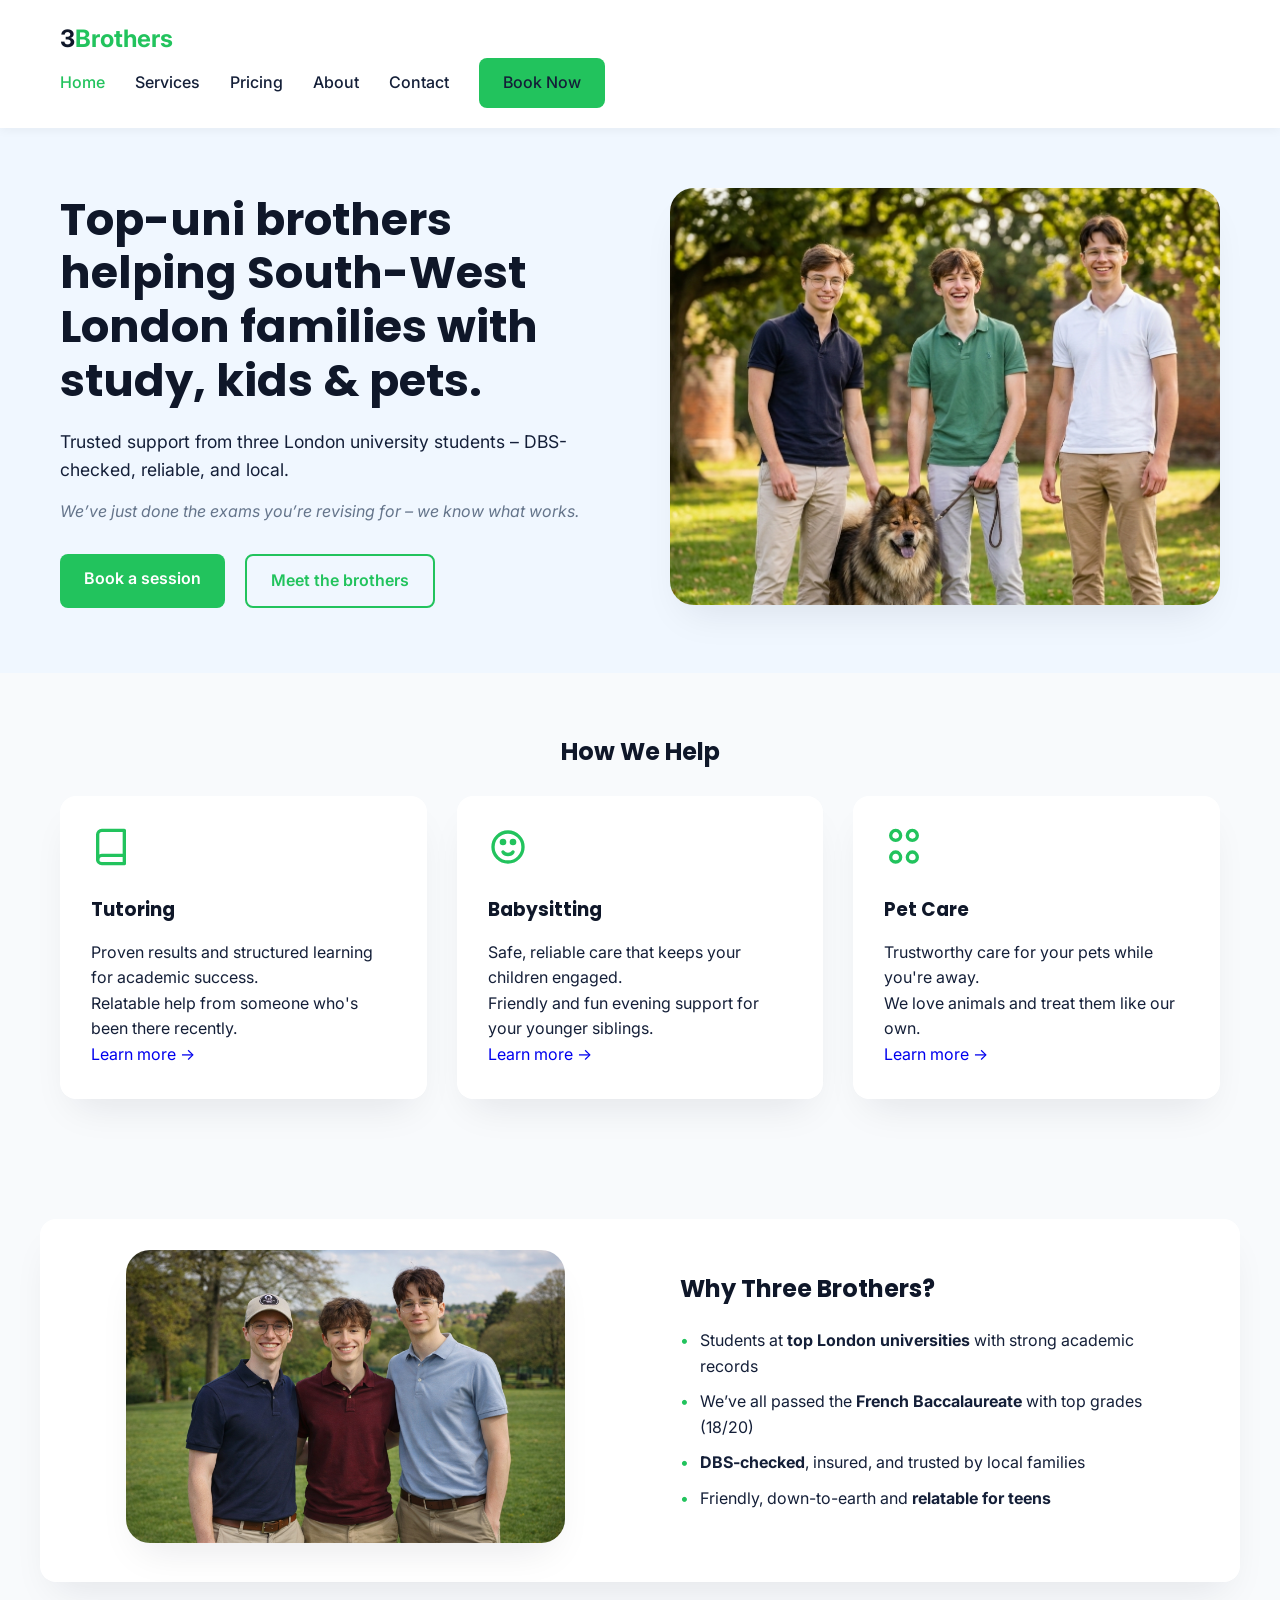
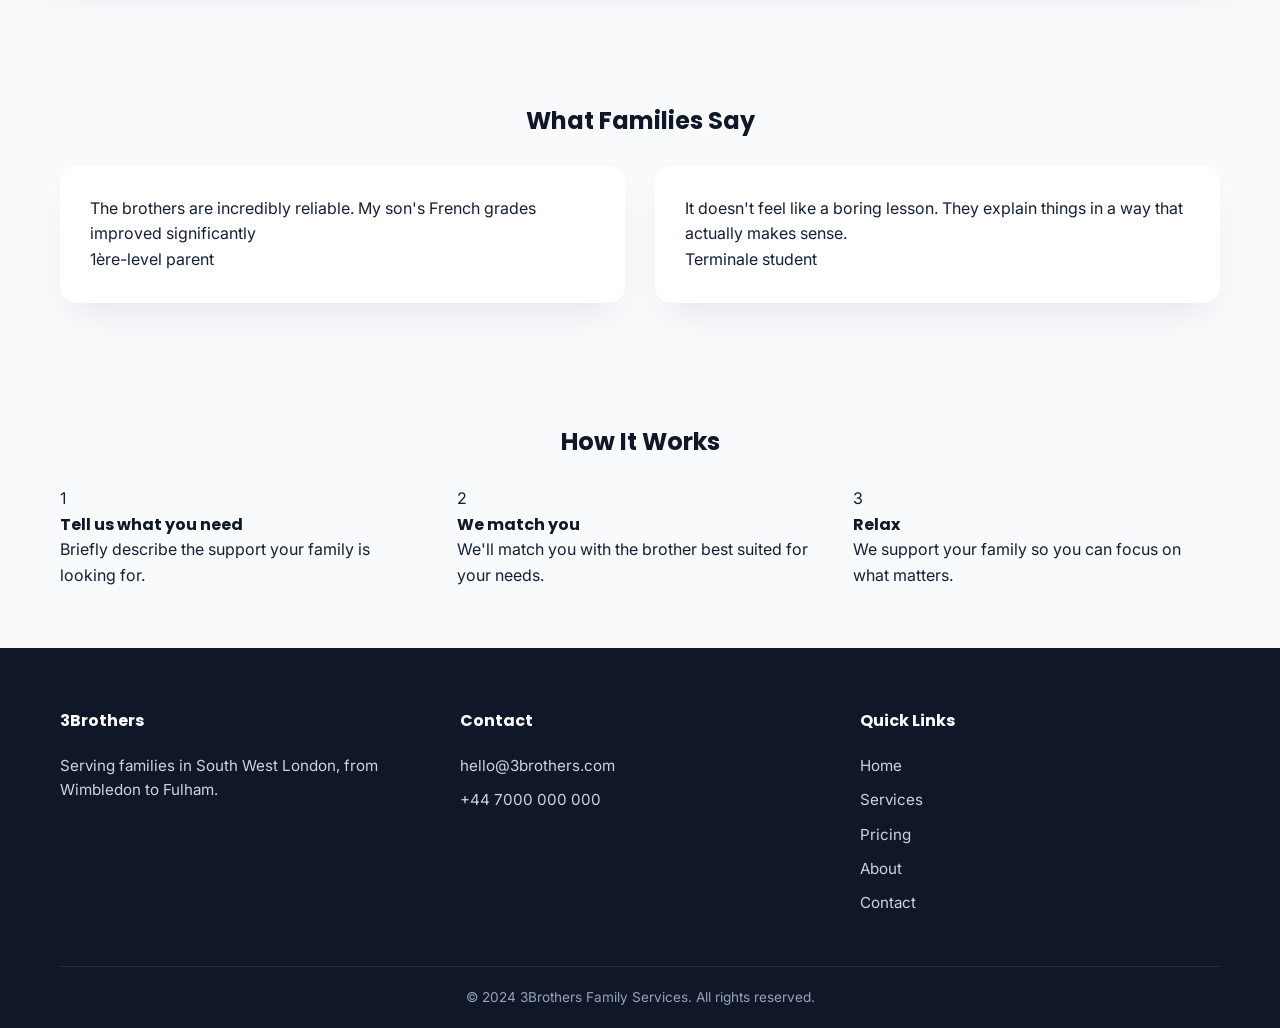
==== index.html @ f71bb47c "Add files via upload" ====
<!DOCTYPE html>
<html lang="en">

<head>
    <meta charset="UTF-8">
    <meta name="viewport" content="width=device-width, initial-scale=1.0">
    <title>3Brothers | Premier Family Services in SW London</title>
    <meta name="description"
        content="Trusted Math and French tutoring, babysitting, and pet care by three London university students. Reliable support for families in Wimbledon to Fulham.">
    <link rel="stylesheet" href="style.css">
</head>

<body>

    <header>
        <div class="container nav">
            <a href="index.html" class="logo">3<span>Brothers</span></a>
            <div class="nav-links">
                <a href="index.html" class="active-link">Home</a>
                <a href="services.html">Services</a>
                <a href="pricing.html">Pricing</a>
                <a href="about.html">About</a>
                <a href="contact.html">Contact</a>
                <a href="contact.html" class="btn btn-primary">Book Now</a>
            </div>
            <!-- Mobile Menu Toggle Placeholder -->
            <button class="menu-toggle" id="menu-toggle" aria-label="Toggle Menu">
                <span></span>
                <span></span>
                <span></span>
            </button>
        </div>
    </header>

    <main>
        <!-- Hero Section -->
        <section class="hero">
            <div class="container hero-grid">
                <div class="hero-text">
                    <h1>Top-uni brothers helping South-West London families with study, kids & pets.</h1>
                    <p class="parent-sub">Trusted support from three London university students – DBS-checked, reliable,
                        and local.</p>
                    <p class="student-sub">We’ve just done the exams you’re revising for – we know what works.</p>
                    <div class="hero-btns">
                        <a href="contact.html" class="btn btn-primary">Book a session</a>
                        <a href="about.html" class="btn btn-outline">Meet the brothers</a>
                    </div>
                </div>
                <div class="hero-image reveal-up reveal">
                    <img src="3Bros_01.png" alt="Elouan, Valérian and Timéo" class="premium-img">
                </div>
            </div>
        </section>

        <!-- Services Strip -->
        <section class="services-strip">
            <div class="container section-header">
                <h2>How We Help</h2>
            </div>
            <div class="container grid-3">
                <div class="card service-card glass-card reveal">
                    <div class="icon-svg">
                        <svg width="40" height="40" viewBox="0 0 24 24" fill="none" stroke="currentColor"
                            stroke-width="2" stroke-linecap="round" stroke-linejoin="round" class="mint-icon">
                            <path d="M4 19.5A2.5 2.5 0 0 1 6.5 17H20"></path>
                            <path d="M6.5 2H20v20H6.5A2.5 2.5 0 0 1 4 19.5v-15A2.5 2.5 0 0 1 6.5 2z"></path>
                        </svg>
                    </div>
                    <h3>Tutoring</h3>
                    <p class="text-parent">Proven results and structured learning for academic success.</p>
                    <p class="text-student">Relatable help from someone who's been there recently.</p>
                    <a href="services.html#tutoring" class="learn-more">Learn more →</a>
                </div>
                <div class="card service-card glass-card reveal">
                    <div class="icon-svg">
                        <svg width="40" height="40" viewBox="0 0 24 24" fill="none" stroke="currentColor"
                            stroke-width="2" stroke-linecap="round" stroke-linejoin="round" class="mint-icon">
                            <path d="M12 21a9 9 0 1 0 0-18 9 9 0 0 0 0 18z"></path>
                            <path d="M9 10a1 1 0 1 0 0-2 1 1 0 0 0 0 2z"></path>
                            <path d="M15 10a1 1 0 1 0 0-2 1 1 0 0 0 0 2z"></path>
                            <path d="M9 15c.66 1 2 1.5 3 1.5s2.34-.5 3-1.5"></path>
                        </svg>
                    </div>
                    <h3>Babysitting</h3>
                    <p class="text-parent">Safe, reliable care that keeps your children engaged.</p>
                    <p class="text-student">Friendly and fun evening support for your younger siblings.</p>
                    <a href="services.html#babysitting" class="learn-more">Learn more →</a>
                </div>
                <div class="card service-card glass-card reveal">
                    <div class="icon-svg">
                        <svg width="40" height="40" viewBox="0 0 24 24" fill="none" stroke="currentColor"
                            stroke-width="2" stroke-linecap="round" stroke-linejoin="round" class="mint-icon">
                            <path
                                d="M10 5.172C10 3.742 8.828 2 7 2c-1.828 0-3 1.742-3 3.172 0 1.43 1.172 2.828 3 2.828 1.828 0 3-1.398 3-2.828z">
                            </path>
                            <path
                                d="M20 5.172C20 3.742 18.828 2 17 2c-1.828 0-3 1.742-3 3.172 0 1.43 1.172 2.828 3 2.828 1.828 0 3-1.398 3-2.828z">
                            </path>
                            <path
                                d="M7 15c-1.828 0-3 1.742-3 3.172 0 1.43 1.172 2.828 3 2.828 1.828 0 3-1.398 3-2.828C10 16.742 8.828 15 7 15z">
                            </path>
                            <path
                                d="M17 15c-1.828 0-3 1.742-3 3.172 0 1.43 1.172 2.828 3 2.828 1.828 0 3-1.398 3-2.828C20 16.742 18.828 15 17 15z">
                            </path>
                        </svg>
                    </div>
                    <h3>Pet Care</h3>
                    <p class="text-parent">Trustworthy care for your pets while you're away.</p>
                    <p class="text-student">We love animals and treat them like our own.</p>
                    <a href="services.html#pet-care" class="learn-more">Learn more →</a>
                </div>
            </div>
        </section>

        <!-- Why Three Brothers -->
        <section class="why-us">
            <div class="container card glass-card reveal">
                <div class="service-content">
                    <div class="service-img reveal-up reveal" style="max-width: 80%; margin: 0 auto;">
                        <img src="3Bros_02.png" alt="The 3 Brothers" class="premium-img">
                    </div>
                    <div class="service-text">
                        <h2>Why Three Brothers?</h2>
                        <ul class="benefits-list">
                            <li>Students at <strong>top London universities</strong> with strong academic records</li>
                            <li>We’ve all passed the <strong>French Baccalaureate</strong> with top grades (18/20)</li>
                            <li><strong>DBS-checked</strong>, insured, and trusted by local families</li>
                            <li>Friendly, down-to-earth and <strong>relatable for teens</strong></li>
                        </ul>
                    </div>
                </div>
            </div>
        </section>

        <!-- testimonials -->
        <section class="testimonials">
            <div class="container section-header">
                <h2>What Families Say</h2>
            </div>
            <div class="container grid-2">
                <div class="card testimonial-card">
                    <p data-content="testimonial_1_quote">"The brothers are incredibly reliable. My son's French grades
                        improved significantly in just one
                        term."</p>
                    <span class="badge" data-content="testimonial_1_author">A-level parent</span>
                </div>
                <div class="card testimonial-card">
                    <p data-content="testimonial_2_quote">"It doesn't feel like a boring lesson. They explain things in
                        a way that actually makes sense."
                    </p>
                    <span class="badge" data-content="testimonial_2_author">Year 11 student</span>
                </div>
            </div>
        </section>

        <!-- How it works -->
        <section class="how-it-works">
            <div class="container section-header">
                <h2>How It Works</h2>
            </div>
            <div class="container grid-3">
                <div class="step">
                    <div class="step-num">1</div>
                    <h4>Tell us what you need</h4>
                    <p>Briefly describe the support your family is looking for.</p>
                </div>
                <div class="step">
                    <div class="step-num">2</div>
                    <h4>We match you</h4>
                    <p>We'll match you with the brother best suited for your needs.</p>
                </div>
                <div class="step">
                    <div class="step-num">3</div>
                    <h4>Relax</h4>
                    <p>We support your family so you can focus on what matters.</p>
                </div>
            </div>
        </section>
    </main>

    <footer>
        <div class="container">
            <div class="footer-content">
                <div class="footer-section">
                    <h4>3Brothers</h4>
                    <p>Serving families in South West London, from Wimbledon to Fulham.</p>
                </div>
                <div class="footer-section">
                    <h4>Contact</h4>
                    <a href="mailto:hello@3brothers.com">hello@3brothers.com</a>
                    <p>+44 7000 000 000</p>
                </div>
                <div class="footer-section">
                    <h4>Quick Links</h4>
                    <a href="index.html">Home</a>
                    <a href="services.html">Services</a>
                    <a href="pricing.html">Pricing</a>
                    <a href="about.html">About</a>
                    <a href="contact.html">Contact</a>
                </div>
            </div>
            <div class="footer-bottom">
                <p>&copy; 2024 3Brothers Family Services. All rights reserved.</p>
            </div>
        </div>
    </footer>

    <script src="content.js"></script>
    <script src="main.js"></script>
</body>

</html>
---- style.css ----
/* 
  3Brothers Family Services - Core Design System
  Oxford Blue + Mint Theme
*/

@import url('https://fonts.googleapis.com/css2?family=Inter:wght@400;500;600&family=Poppins:wght@600;700&display=swap');

:root {
    /* Colors - Using HSL for better control */
    --oxford-blue: hsl(222, 47%, 11%);
    --mint: hsl(142, 70%, 45%);
    --mint-hover: hsl(142, 72%, 35%);
    --accent-yellow: hsl(48, 96%, 53%);
    --bg-light: hsl(210, 40%, 98%);
    --text-dark: hsl(222, 47%, 15%);
    --text-muted: hsl(215, 16%, 47%);
    --white: hsl(0, 0%, 100%);
    --glass-bg: hsla(0, 0%, 100%, 0.7);
    --glass-border: hsla(0, 0%, 100%, 0.2);

    /* Spacing & Radii */
    --section-padding: 60px 20px;
    --container-max-width: 1200px;
    --radius-lg: 24px;
    --radius-md: 16px;
    --radius-sm: 8px;

    /* Shadows */
    --shadow-premium: 0 20px 40px -15px rgba(15, 23, 42, 0.1);
}

* {
    margin: 0;
    padding: 0;
    box-sizing: border-box;
}

body {
    font-family: 'Inter', sans-serif;
    background-color: var(--bg-light);
    color: var(--text-dark);
    line-height: 1.6;
    overflow-x: hidden;
}

h1,
h2,
h3,
h4 {
    font-family: 'Poppins', sans-serif;
    color: var(--oxford-blue);
    font-weight: 700;
}

a {
    text-decoration: none;
    transition: all 0.3s ease;
}

/* Layout */
.container {
    max-width: var(--container-max-width);
    margin: 0 auto;
    padding: 0 20px;
}

section {
    padding: var(--section-padding);
}

/* Navbar */
header {
    background-color: var(--white);
    padding: 20px 0;
    position: sticky;
    top: 0;
    z-index: 1000;
    box-shadow: 0 2px 10px rgba(0, 0, 0, 0.05);
}

nav {
    display: flex;
    justify-content: space-between;
    align-items: center;
}

.logo {
    font-size: 1.5rem;
    font-weight: 700;
    color: var(--oxford-blue);
}

.logo span {
    color: var(--mint);
}

.nav-links {
    display: flex;
    gap: 30px;
    align-items: center;
}

.nav-links a {
    color: var(--text-dark);
    font-weight: 500;
}

.nav-links a:hover,
.nav-links a.active-link {
    color: var(--mint);
}

.menu-toggle {
    display: none;
    flex-direction: column;
    justify-content: space-between;
    width: 30px;
    height: 21px;
    background: transparent;
    border: none;
    cursor: pointer;
    z-index: 1001;
}

.menu-toggle span {
    width: 100%;
    height: 3px;
    background-color: var(--oxford-blue);
    border-radius: 3px;
    transition: all 0.3s ease;
}

.menu-toggle.open span:nth-child(1) {
    transform: translateY(9px) rotate(45deg);
}

.menu-toggle.open span:nth-child(2) {
    opacity: 0;
}

.menu-toggle.open span:nth-child(3) {
    transform: translateY(-9px) rotate(-45deg);
}

/* Buttons */
.btn {
    display: inline-block;
    padding: 12px 24px;
    border-radius: 8px;
    font-weight: 600;
    cursor: pointer;
    transition: all 0.3s ease;
    border: none;
}

.btn-primary {
    background-color: var(--mint);
    color: var(--white);
}

.btn-primary:hover {
    background-color: var(--mint-hover);
    transform: translateY(-2px);
    box-shadow: 0 4px 12px rgba(34, 197, 94, 0.3);
}

.btn-outline {
    background-color: transparent;
    border: 2px solid var(--mint);
    color: var(--mint);
}

.btn-outline:hover {
    background-color: var(--mint);
    color: var(--white);
}

/* Glassmorphism */
.glass-card {
    background: var(--glass-bg);
    backdrop-filter: blur(12px);
    -webkit-backdrop-filter: blur(12px);
    border: 1px solid var(--glass-border);
    border-radius: var(--radius-lg);
    box-shadow: var(--shadow-premium);
}

/* Animations */
@keyframes fadeInUp {
    from {
        opacity: 0;
        transform: translateY(30px);
    }

    to {
        opacity: 1;
        transform: translateY(0);
    }
}

.reveal {
    opacity: 0;
    transition: all 0.8s cubic-bezier(0.4, 0, 0.2, 1);
}

.reveal.active {
    opacity: 1;
    transform: translateY(0);
}

.reveal-up {
    transform: translateY(50px);
}

/* Enhanced Cards */
.card {
    background: var(--white);
    padding: 30px;
    border-radius: var(--radius-md);
    box-shadow: var(--shadow-premium);
    transition: all 0.4s cubic-bezier(0.175, 0.885, 0.32, 1.275);
}

.card:hover {
    transform: translateY(-10px) scale(1.02);
    box-shadow: 0 30px 60px -15px rgba(15, 23, 42, 0.15);
}

/* Responsive */
@media (max-width: 768px) {
    .nav-links {
        display: none;
        /* Mobile menu logic in JS */
    }

    section {
        padding: 60px 20px;
    }

    h1 {
        font-size: 2rem;
    }
}

/* Footer */
footer {
    background-color: var(--oxford-blue);
    color: var(--white);
    padding: 60px 0 20px;
}

.footer-content {
    display: grid;
    grid-template-columns: repeat(auto-fit, minmax(200px, 1fr));
    gap: 40px;
    margin-bottom: 40px;
}

.footer-section h4 {
    color: var(--white);
    margin-bottom: 20px;
}

.footer-section p,
.footer-section a {
    color: #cbd5e1;
    font-size: 0.95rem;
    display: block;
    margin-bottom: 10px;
}

.footer-bottom {
    text-align: center;
    border-top: 1px solid rgba(255, 255, 255, 0.1);
    padding-top: 20px;
    font-size: 0.85rem;
    color: #94a3b8;
}

/* Additional styles for Hero and Specific Sections */

.hero {
    background-color: #f0f7ff;
    padding: 60px 20px;
}

.split-layout {
    display: grid;
    grid-template-columns: 1fr 1fr;
    gap: 60px;
    align-items: center;
}

.hero-grid {
    display: grid;
    grid-template-columns: 1fr 1fr;
    gap: 60px;
    align-items: center;
}

.hero-text h1 {
    font-size: 2.8rem;
    line-height: 1.2;
    margin-bottom: 20px;
}

.parent-sub {
    font-size: 1.1rem;
    color: var(--text-dark);
    margin-bottom: 15px;
}

.student-sub {
    font-size: 1rem;
    color: var(--text-muted);
    margin-bottom: 30px;
    font-style: italic;
}

.hero-btns {
    display: flex;
    gap: 20px;
}

.premium-img {
    width: 100%;
    height: auto;
    border-radius: var(--radius-lg);
    box-shadow: var(--shadow-premium);
    object-fit: cover;
}

.mint-icon {
    stroke: var(--mint);
}

.icon-svg {
    margin-bottom: 20px;
}

.placeholder-img {
    background-color: hsl(210, 20%, 94%);
    border-radius: var(--radius-lg);
    height: 400px;
    display: flex;
    align-items: center;
    justify-content: center;
    color: var(--text-muted);
    font-weight: 600;
    border: 2px dashed hsl(210, 10%, 85%);
}

/* Grids */
.section-header {
    text-align: center;
    margin-bottom: 25px;
}

.grid-3 {
    display: grid;
    grid-template-columns: repeat(3, 1fr);
    gap: 30px;
}

.grid-2 {
    display: grid;
    grid-template-columns: 1fr 1fr;
    gap: 30px;
}

.service-card h3 {
    margin: 20px 0 15px;
}

/* Services Detail Styles */
.service-content {
    display: grid;
    grid-template-columns: 1fr 1fr;
    gap: 40px;
    align-items: center;
}

.service-content.reverse {
    direction: rtl;
}

.service-text {
    direction: ltr;
}

.service-text ul {
    list-style: none;
    margin: 20px 0;
}

.service-text li {
    margin-bottom: 10px;
    padding-left: 20px;
    position: relative;
}

.service-text li::before {
    content: "•";
    position: absolute;
    left: 0;
    color: var(--mint);
}

.audience-notes {
    margin-top: 30px;
    padding-top: 20px;
    border-top: 1px solid #e2e8f0;
}

.cta-strip {
    background-color: var(--mint);
    color: var(--white);
    text-align: center;
}

.cta-card {
    padding: 60px 0;
}

.cta-card h2 {
    color: var(--white);
    margin-bottom: 30px;
}

.cta-btns {
    display: flex;
    justify-content: center;
    gap: 20px;
}

.cta-btns .btn-outline {
    border-color: var(--white);
    color: var(--white);
}

.cta-btns .btn-outline:hover {
    background-color: var(--white);
    color: var(--mint);
}

/* Pricing Styles */
.pricing-card {
    text-align: center;
    padding: 25px;
}

.pricing-card.glass-card {
    border: 1px solid var(--glass-border);
}

.pricing-icon {
    font-size: 3rem;
    margin-bottom: 20px;
}

.price {
    font-size: 1.2rem;
    margin: 20px 0;
    color: var(--text-muted);
}

.price span {
    font-size: 2.5rem;
    font-weight: 700;
    color: var(--oxford-blue);
}

.pricing-features {
    list-style: none;
    margin-bottom: 30px;
}

.pricing-features li {
    margin-bottom: 10px;
    color: var(--text-muted);
}

/* About Page Styles */
.large-about-img {
    height: 500px;
    margin-top: 20px;
}

.service-text {
    padding: 20px;
}

.profile-img-container {
    width: 150px;
    height: 150px;
    margin: 0 auto 20px;
    border-radius: 50%;
    overflow: hidden;
    border: 3px solid var(--mint);
    box-shadow: var(--shadow-premium);
}

.profile-img {
    width: 100%;
    height: 100%;
    object-fit: cover;
}

.profile-card .uni {
    color: var(--mint);
    font-weight: 600;
}

.strengths {
    display: flex;
    flex-wrap: wrap;
    justify-content: center;
    gap: 10px;
    margin: 15px 0;
}

.strengths span {
    background-color: var(--bg-light);
    padding: 4px 12px;
    border-radius: 20px;
    font-size: 0.8rem;
}

/* Contact Page Styles */
.contact-grid {
    display: grid;
    grid-template-columns: 1fr 1.2fr;
    gap: 80px;
    align-items: start;
}

.contact-form-container {
    padding: 40px;
}

.form-group {
    margin-bottom: 20px;
}

.form-group label {
    display: block;
    margin-bottom: 8px;
    font-weight: 500;
}

.form-group input,
.form-group select,
.form-group textarea {
    width: 100%;
    padding: 12px;
    border: 1px solid #e2e8f0;
    border-radius: 8px;
}

/* Mobile Adjustments */
@media (max-width: 992px) {
    .nav-links {
        display: none;
        position: absolute;
        top: 80px;
        left: 0;
        width: 100%;
        background-color: var(--white);
        flex-direction: column;
        padding: 20px;
        box-shadow: 0 5px 10px rgba(0, 0, 0, 0.1);
    }

    .nav-links.active {
        display: flex;
    }

    .nav {
        display: flex;
        justify-content: space-between;
        align-items: center;
        width: 100%;
    }

    .menu-toggle {
        display: flex;
    }

    .hero-grid,
    .grid-3,
    .grid-2,
    .split-layout,
    .service-content,
    .contact-grid {
        grid-template-columns: 1fr;
    }

    .hero-text {
        text-align: center;
    }

    .hero-btns,
    .cta-btns {
        justify-content: center;
    }

    .menu-toggle {
        display: flex;
    }

    .pricing-card.featured {
        transform: scale(1);
    }
}
.pricing-note {
    margin-top: 60px;
    padding-top: 20px;
}
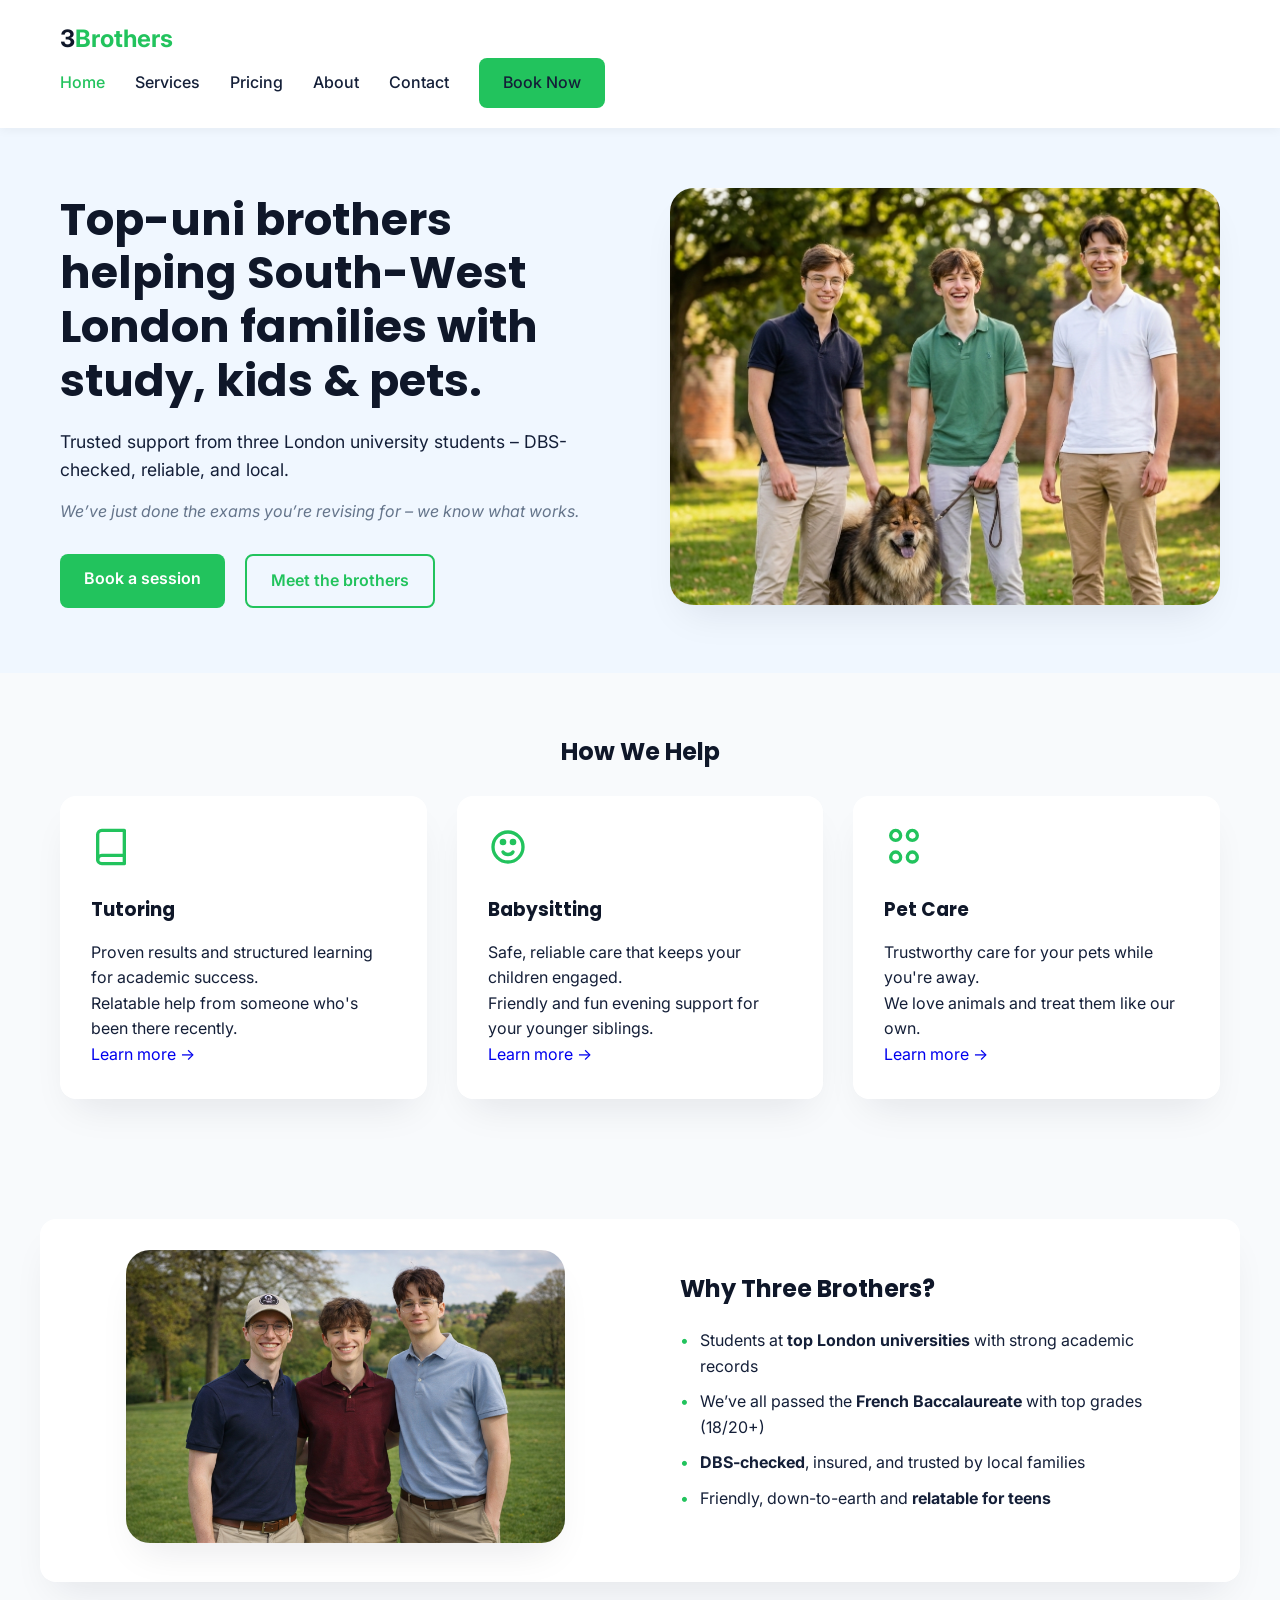
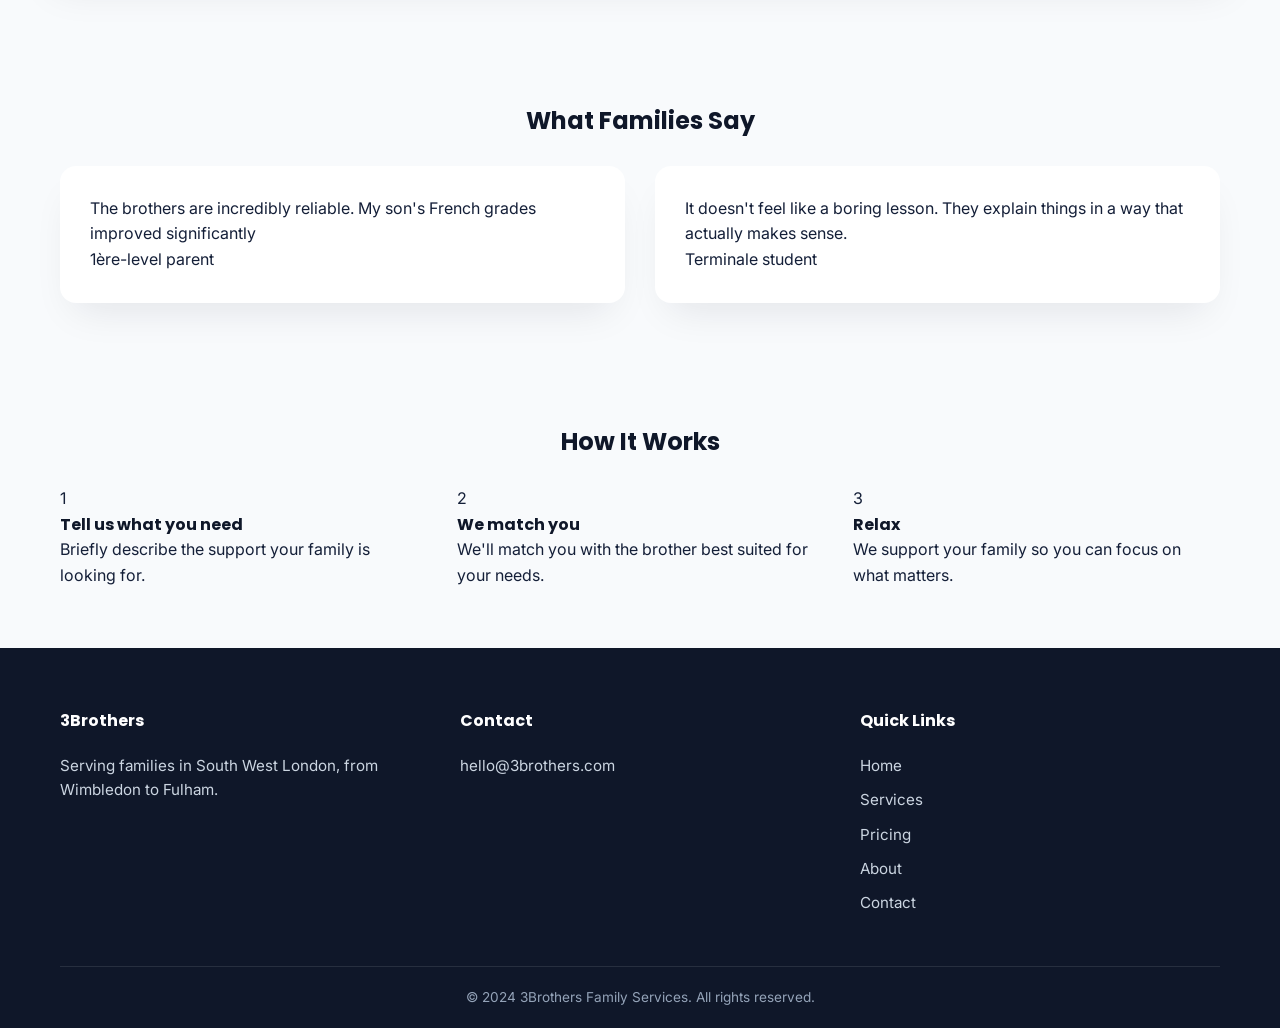
==== commit 3cc46f3c: "Add files via upload" ====
--- a/index.html
+++ b/index.html
@@ -123,7 +123,7 @@
                         <h2>Why Three Brothers?</h2>
                         <ul class="benefits-list">
                             <li>Students at <strong>top London universities</strong> with strong academic records</li>
-                            <li>We’ve all passed the <strong>French Baccalaureate</strong> with top grades (18/20)</li>
+                            <li>We’ve all passed the <strong>French Baccalaureate</strong> with top grades (18/20+)</li>
                             <li><strong>DBS-checked</strong>, insured, and trusted by local families</li>
                             <li>Friendly, down-to-earth and <strong>relatable for teens</strong></li>
                         </ul>
@@ -188,7 +188,6 @@
                 <div class="footer-section">
                     <h4>Contact</h4>
                     <a href="mailto:hello@3brothers.com">hello@3brothers.com</a>
-                    <p>+44 7000 000 000</p>
                 </div>
                 <div class="footer-section">
                     <h4>Quick Links</h4>
--- a/style.css
+++ b/style.css
@@ -513,9 +513,9 @@
 
 .strengths {
     display: flex;
-    flex-wrap: wrap;
-    justify-content: center;
-    gap: 10px;
+    flex-direction: column;
+    align-items: center;
+    gap: 8px;
     margin: 15px 0;
 }
 
@@ -612,7 +612,8 @@
         transform: scale(1);
     }
 }
+
 .pricing-note {
     margin-top: 60px;
     padding-top: 20px;
-}
+}
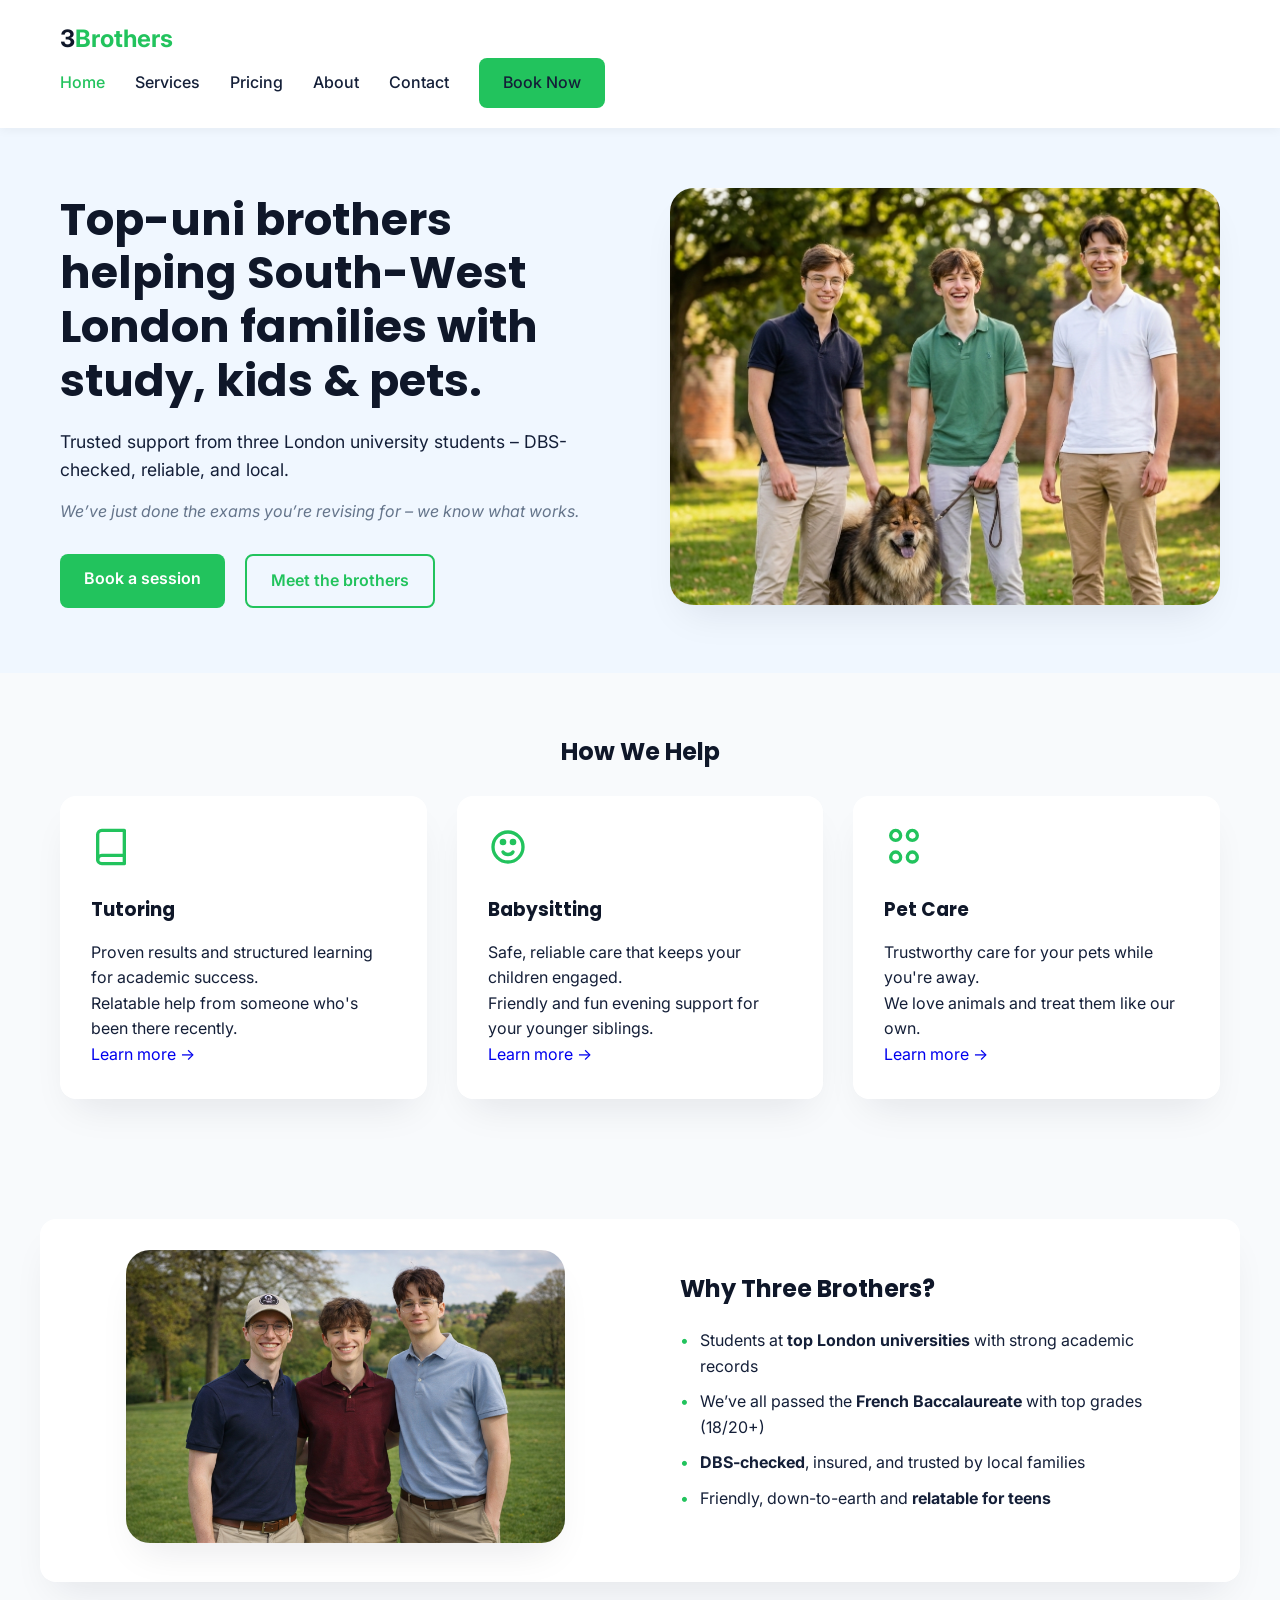
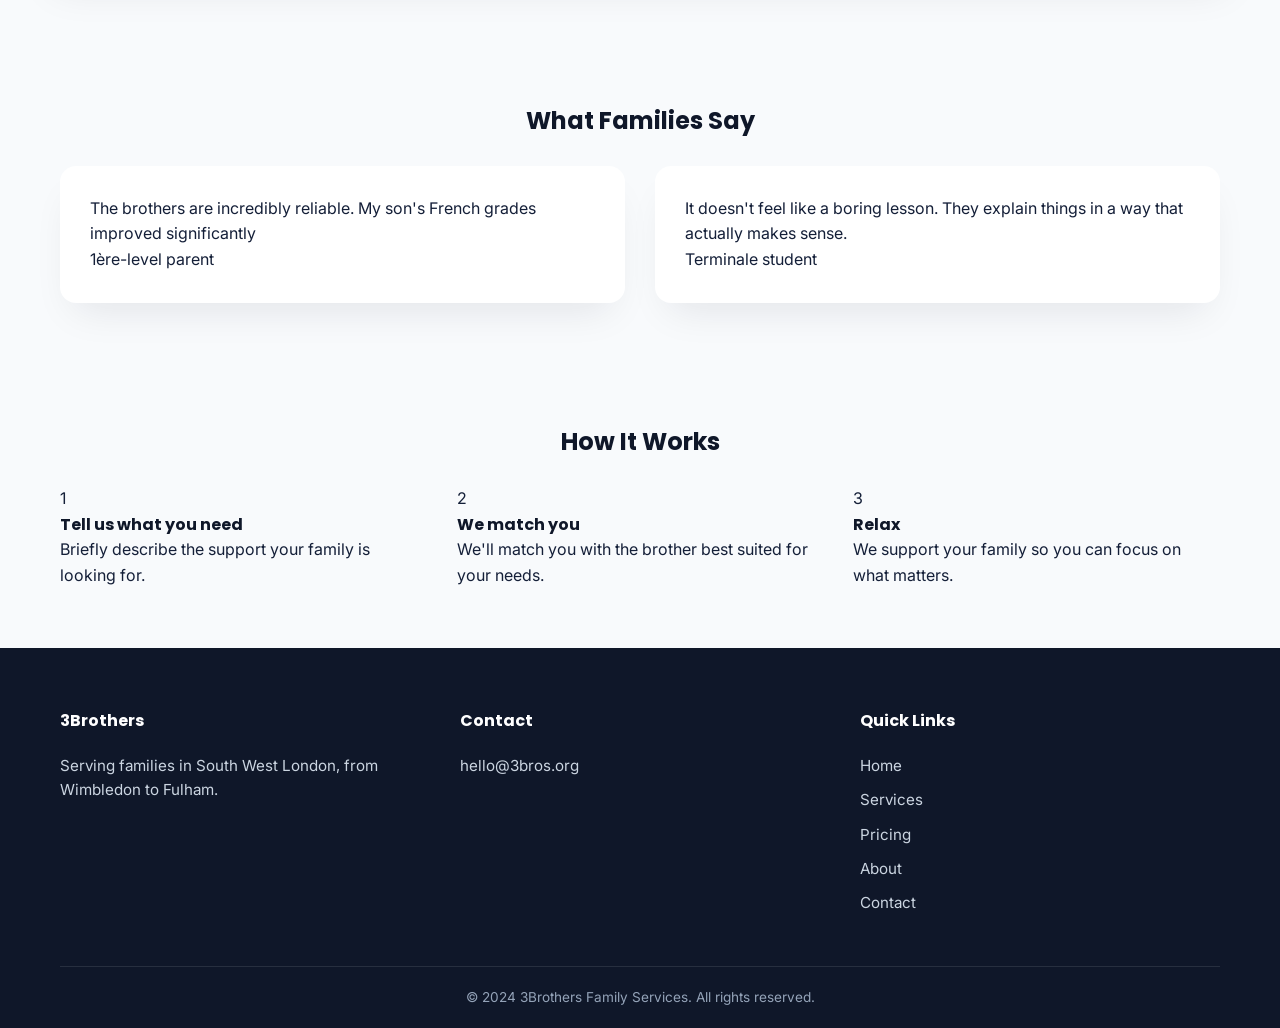
==== commit f488213f: "Add files via upload" ====
--- a/index.html
+++ b/index.html
@@ -187,7 +187,7 @@
                 </div>
                 <div class="footer-section">
                     <h4>Contact</h4>
-                    <a href="mailto:hello@3brothers.com">hello@3brothers.com</a>
+                    <a href="mailto:hello@3bros.org">hello@3bros.org</a>
                 </div>
                 <div class="footer-section">
                     <h4>Quick Links</h4>
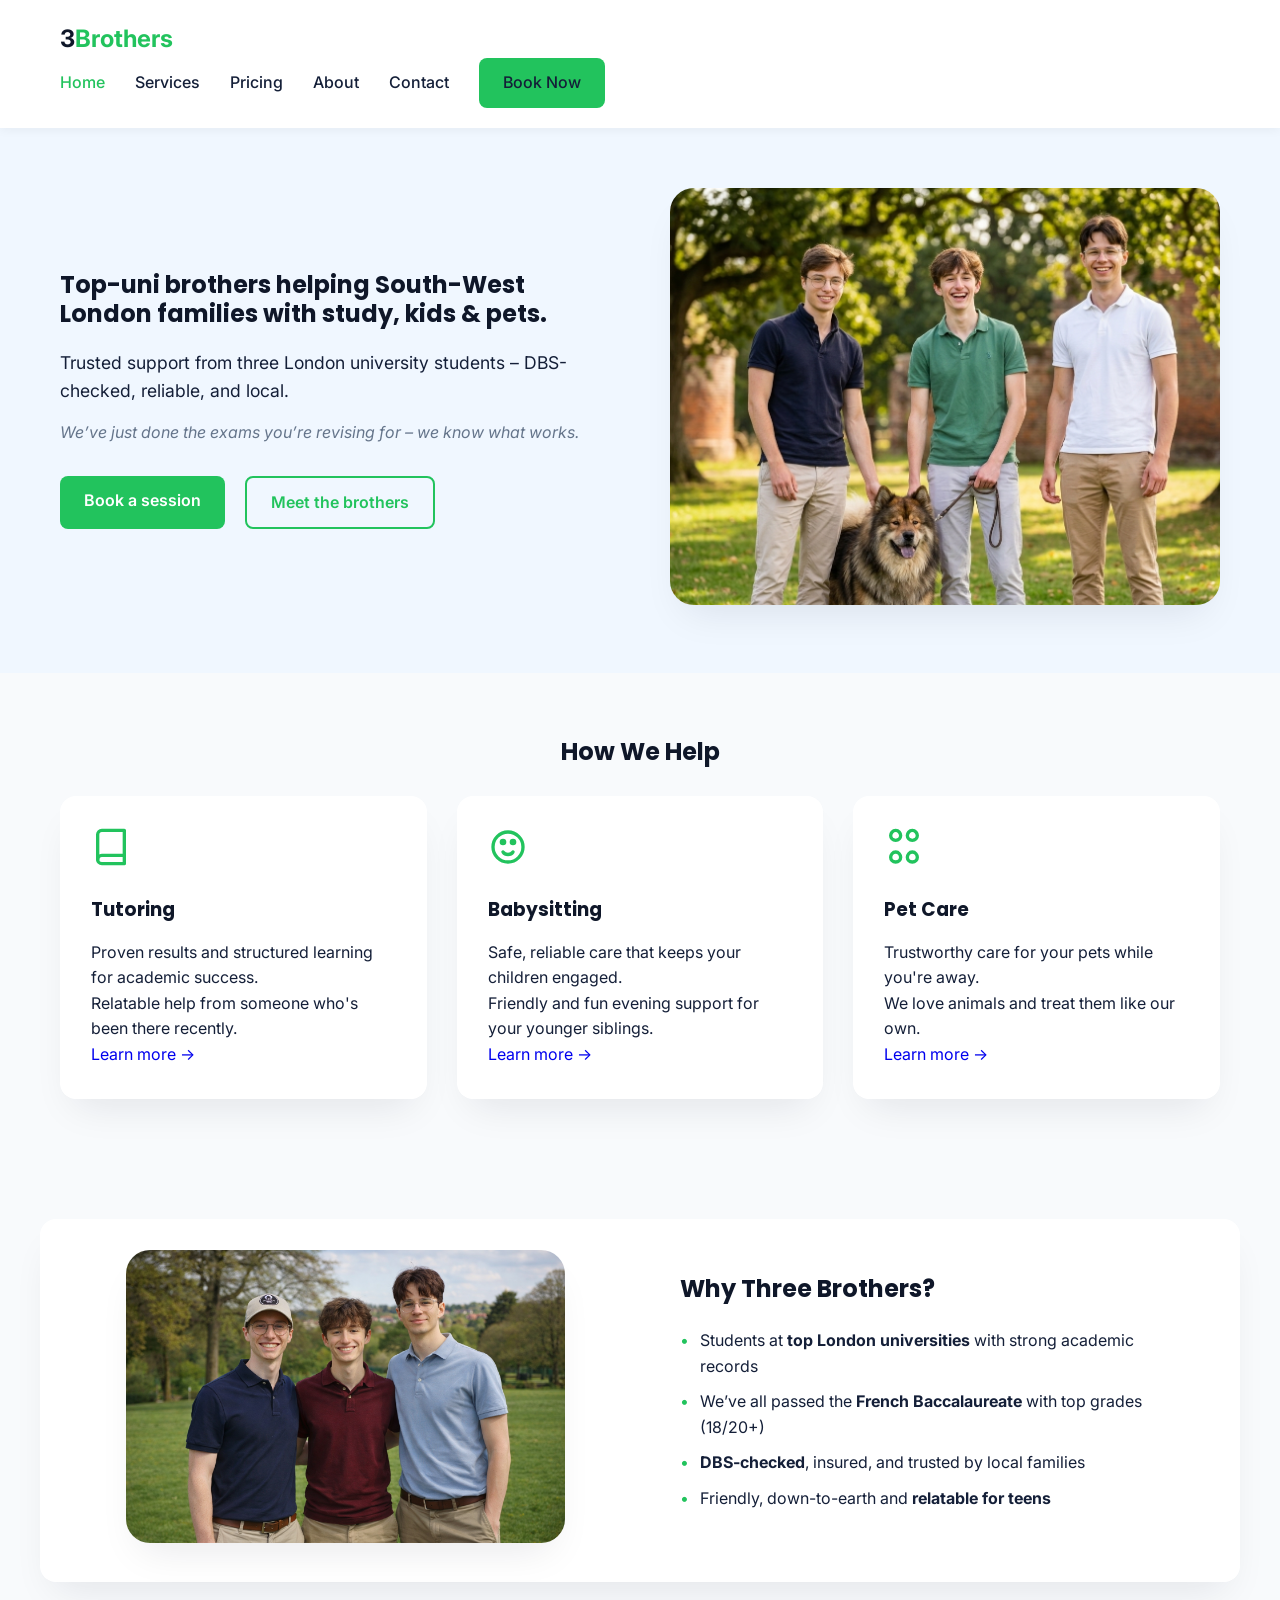
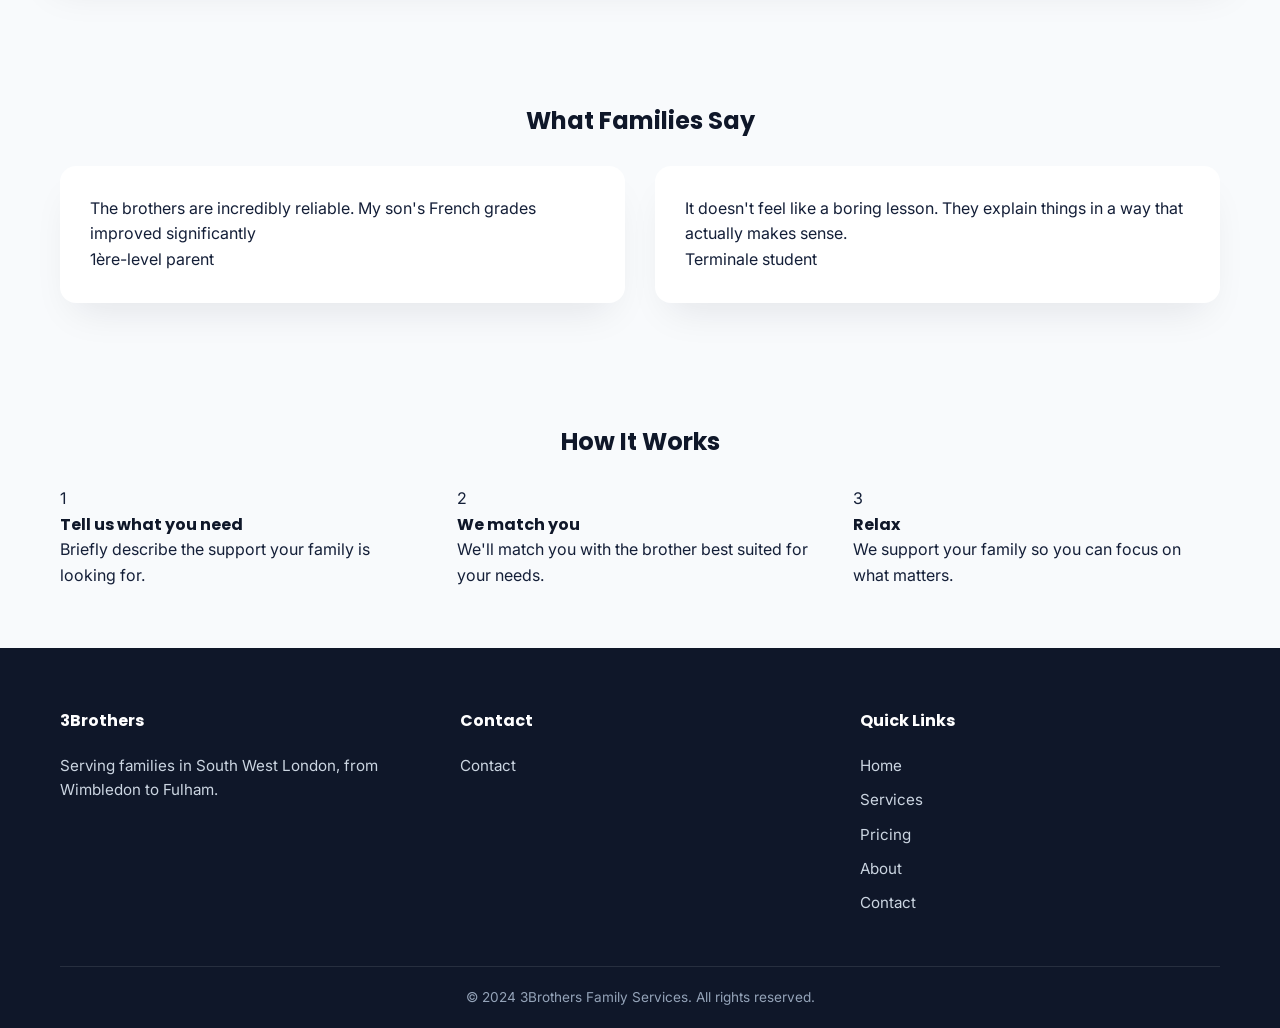
==== commit b0346b66: "Update index.html" ====
--- a/index.html
+++ b/index.html
@@ -187,7 +187,7 @@
                 </div>
                 <div class="footer-section">
                     <h4>Contact</h4>
-                    <a href="mailto:hello@3bros.org">hello@3bros.org</a>
+                    <a href="contact.html">Contact</a>
                 </div>
                 <div class="footer-section">
                     <h4>Quick Links</h4>
@@ -208,4 +208,4 @@
     <script src="main.js"></script>
 </body>
 
-</html>+</html>
--- a/style.css
+++ b/style.css
@@ -299,7 +299,6 @@
 }
 
 .hero-text h1 {
-    font-size: 2.8rem;
     line-height: 1.2;
     margin-bottom: 20px;
 }
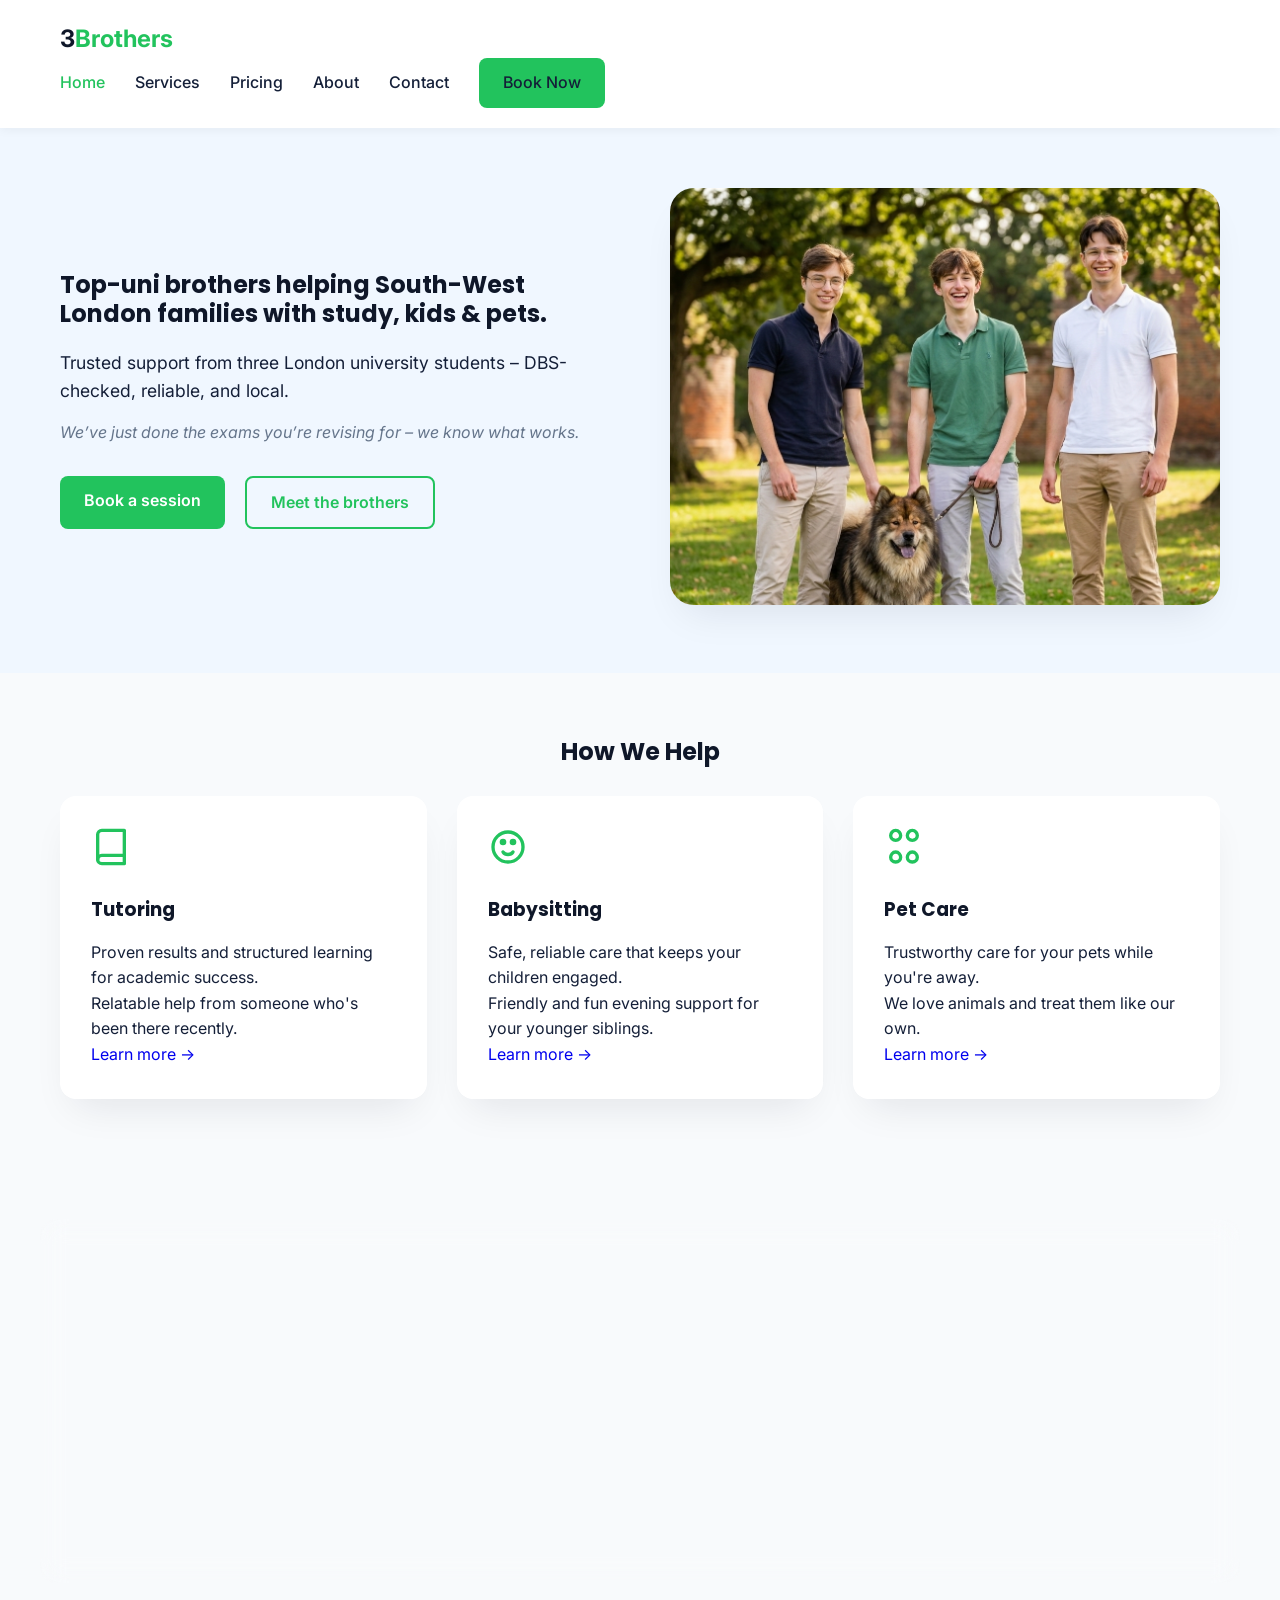
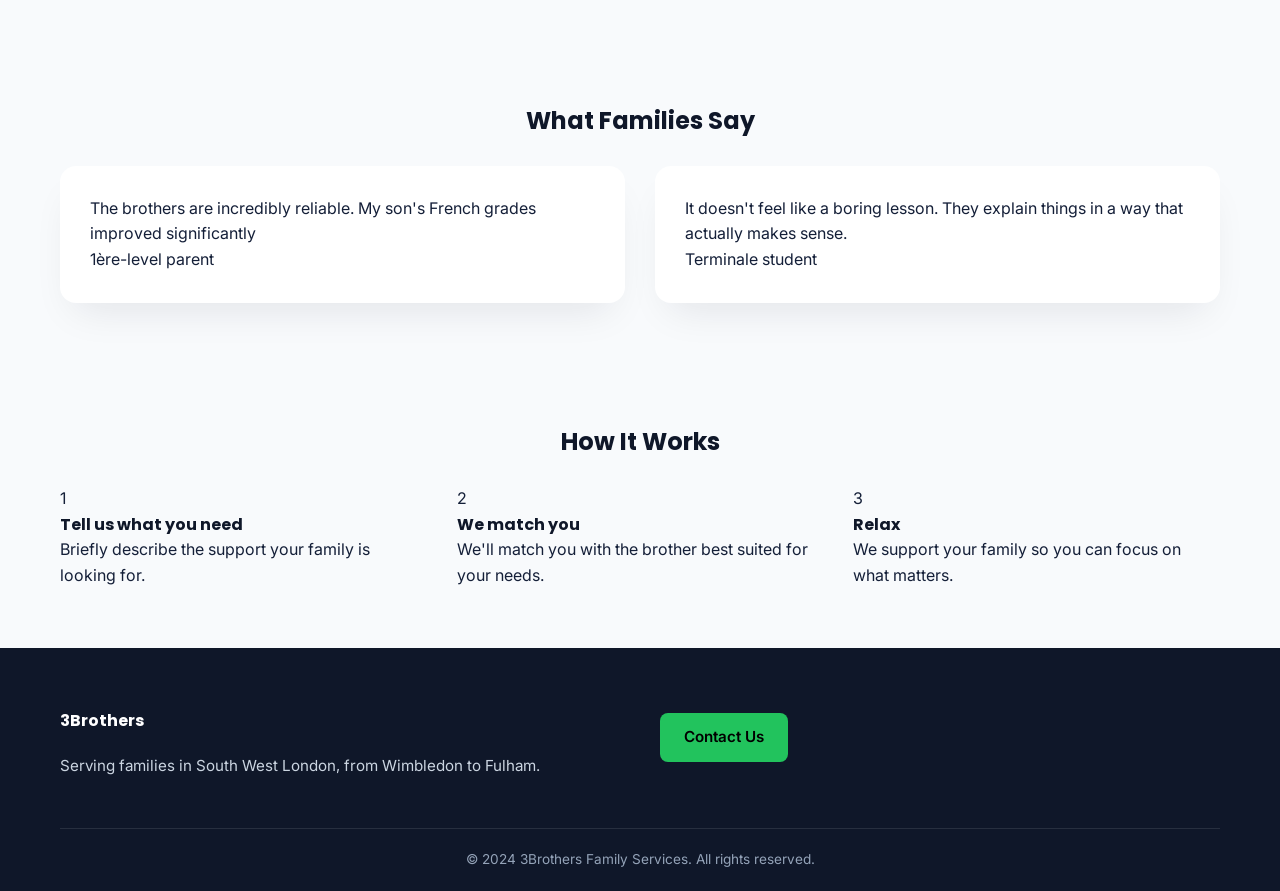
==== commit cd295841: "Add files via upload" ====
--- a/index.html
+++ b/index.html
@@ -186,16 +186,7 @@
                     <p>Serving families in South West London, from Wimbledon to Fulham.</p>
                 </div>
                 <div class="footer-section">
-                    <h4>Contact</h4>
-                    <a href="contact.html">Contact</a>
-                </div>
-                <div class="footer-section">
-                    <h4>Quick Links</h4>
-                    <a href="index.html">Home</a>
-                    <a href="services.html">Services</a>
-                    <a href="pricing.html">Pricing</a>
-                    <a href="about.html">About</a>
-                    <a href="contact.html">Contact</a>
+                    <a href="contact.html" class="btn btn-primary">Contact Us</a>
                 </div>
             </div>
             <div class="footer-bottom">
@@ -208,4 +199,4 @@
     <script src="main.js"></script>
 </body>
 
-</html>
+</html>
--- a/style.css
+++ b/style.css
@@ -269,6 +269,16 @@
     margin-bottom: 10px;
 }
 
+.footer-section a.btn {
+    display: inline-block;
+    color: #000;
+    margin-top: 5px;
+}
+
+.footer-section a.btn:hover {
+    color: #000;
+}
+
 .footer-bottom {
     text-align: center;
     border-top: 1px solid rgba(255, 255, 255, 0.1);
